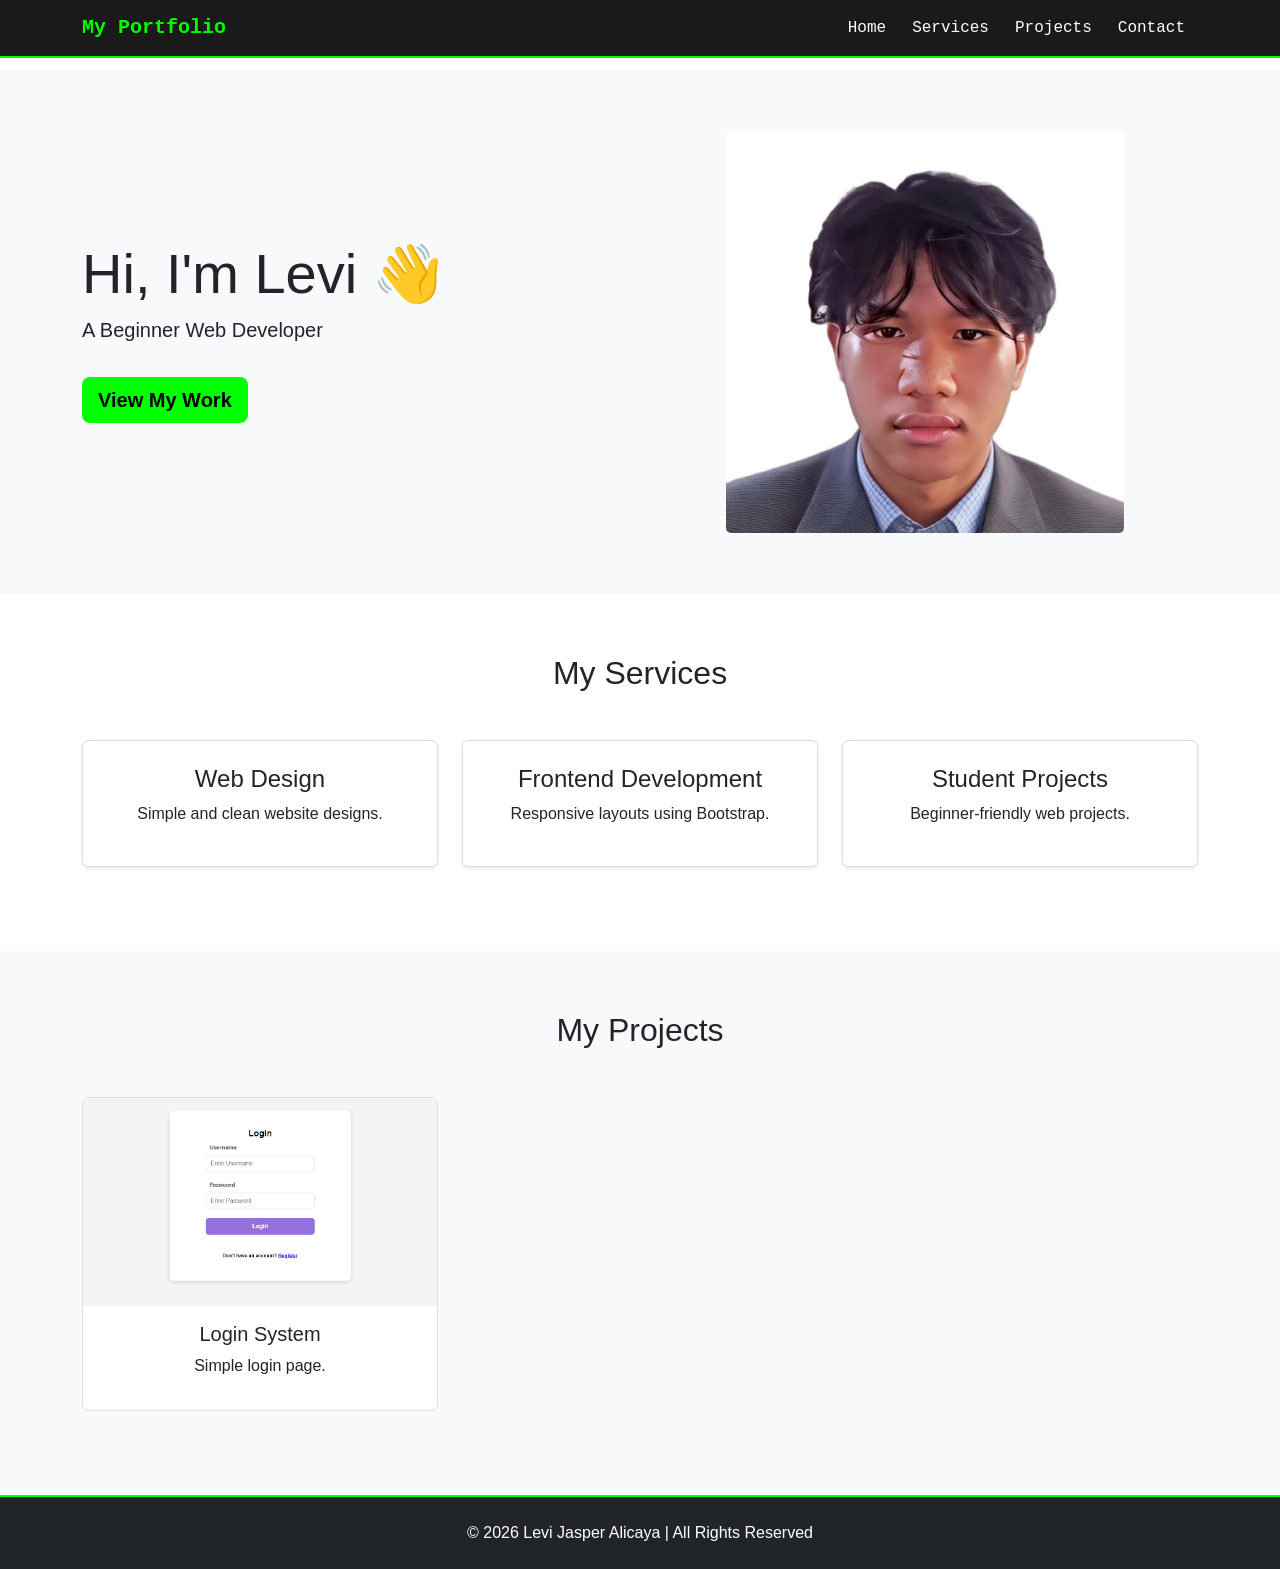
==== index.html @ 1534b3b9 "Portfolio" ====
<!DOCTYPE html>
<html lang="en">

<head>
    <link href="https://cdn.jsdelivr.net/npm/bootstrap@5.3.2/dist/css/bootstrap.min.css" rel="stylesheet">
    <meta charset="UTF-8">
    <meta name="viewport" content="width=device-width, initial-scale=1.0">
    <link rel="stylesheet" href="style.css">
    <title>My Portfolio</title>

</head>

<body>
  
    <nav class="navbar navbar-expand-lg nav-programmer fixed-top">
        <div class="container">
            <a class="navbar-brand" href="#">
                <span style="color: #00ff00;"></span> My Portfolio
            </a>
            <button class="navbar-toggler" type="button" data-bs-toggle="collapse" data-bs-target="#navbarNav">
                <span class="navbar-toggler-icon"></span>
            </button>
            <div class="collapse navbar-collapse" id="navbarNav">
                <ul class="navbar-nav ms-auto">
                    <li class="nav-item">
                        <a class="nav-link" href="#home">Home</a>
                    </li>
                    <li class="nav-item">
                        <a class="nav-link" href="#services">Services</a>
                    </li>
                    <li class="nav-item">
                        <a class="nav-link" href="#projects">Projects</a>
                    </li>
                    <li class="nav-item">
                        <a class="nav-link" href="contact.html">Contact</a>
                    </li>
                </ul>
            </div>
        </div>
    </nav>

   
    <section id="home" class="hero">
        <div class="container">
            <div class="row align-items-center">
                <div class="col-md-6 text-center text-md-start">
                    <h1 class="display-4">Hi, I'm Levi 👋</h1>
                    <p class="lead">A Beginner Web Developer</p>
                    <a href="#projects" class="btn btn-programmer btn-lg mt-3">View My Work</a>
                </div>
                <div class="col-md-6 text-center">
                    <img src="images/photo_2026-01-12_00-07-42.jpg"
                        class="img-fluid border border-light rounded" style="max-width:400px;" alt="Profile">
                </div>
            </div>
        </div>
    </section>


    <section id="services" class="section-padding">
        <div class="container">
            <h2 class="text-center mb-5">My Services</h2>
            <div class="row text-center">
                <div class="col-md-4 mb-4">
                    <div class="card h-100 p-4 shadow-sm">
                        <h4>Web Design</h4>
                        <p>Simple and clean website designs.</p>
                    </div>
                </div>

                <div class="col-md-4 mb-4">
                    <div class="card h-100 p-4 shadow-sm">
                        <h4>Frontend Development</h4>
                        <p>Responsive layouts using Bootstrap.</p>
                    </div>
                </div>

                <div class="col-md-4 mb-4">
                    <div class="card h-100 p-4 shadow-sm">
                        <h4>Student Projects</h4>
                        <p>Beginner-friendly web projects.</p>
                    </div>
                </div>
            </div>
        </div>
    </section>

   
    <section id="projects" class="section-padding bg-light">
        <div class="container">
            <h2 class="text-center mb-5">My Projects</h2>
            <div class="row text-center">
                <div class="col-md-4 mb-4">
                    <div class="card">
                        <img src="images/Screenshot 2026-02-02 105505.png" class="card-img-top">
                        <div class="card-body">
                            <h5>Login System</h5>
                            <p>Simple login page.</p>
                        </div>
                    </div>
                </div>
            </div>
        </div>
    </section>

  
    <footer class="text-center py-4 bg-dark text-white">
        <p class="mb-0">© 2026 Levi Jasper Alicaya | All Rights Reserved</p>
    </footer>

    <script src="https://cdn.jsdelivr.net/npm/bootstrap@5.3.2/dist/js/bootstrap.bundle.min.js"></script>

</body>

</html>
---- style.css ----
body {
    padding-top: 70px;
    font-family: Arial, sans-serif;
}


.nav-programmer {
    background-color: #1a1a1a;
    border-bottom: 2px solid #00ff00;
}

.nav-programmer .navbar-brand {
    color: #00ff00 !important;
    font-family: 'Courier New', monospace;
    font-weight: bold;
}

.nav-programmer .nav-link {
    color: #ffffff !important;
    font-family: 'Courier New', monospace;
    margin: 0 5px;
    transition: all 0.2s;
}

.nav-programmer .nav-link:hover {
    color: #00ff00 !important;
}


.btn-programmer {
    background-color: #00ff00;
    color: #000;
    font-weight: bold;
    border: none;
}

.btn-programmer:hover {
    background-color: #00cc00;
}


.hero {
    background-color: #f8f9fa;
    padding: 60px 0;
}

.section-padding {
    padding: 60px 0;
}


.card {
    border: 1px solid #ddd;
    transition: transform 0.3s;
}

.card:hover {
    transform: translateY(-5px);
}


footer {
    background-color: #1a1a1a;
    color: white;
    border-top: 2px solid #00ff00;
    padding: 20px 0;
}

footer p {
    position: relative;
    display: inline-block;
}
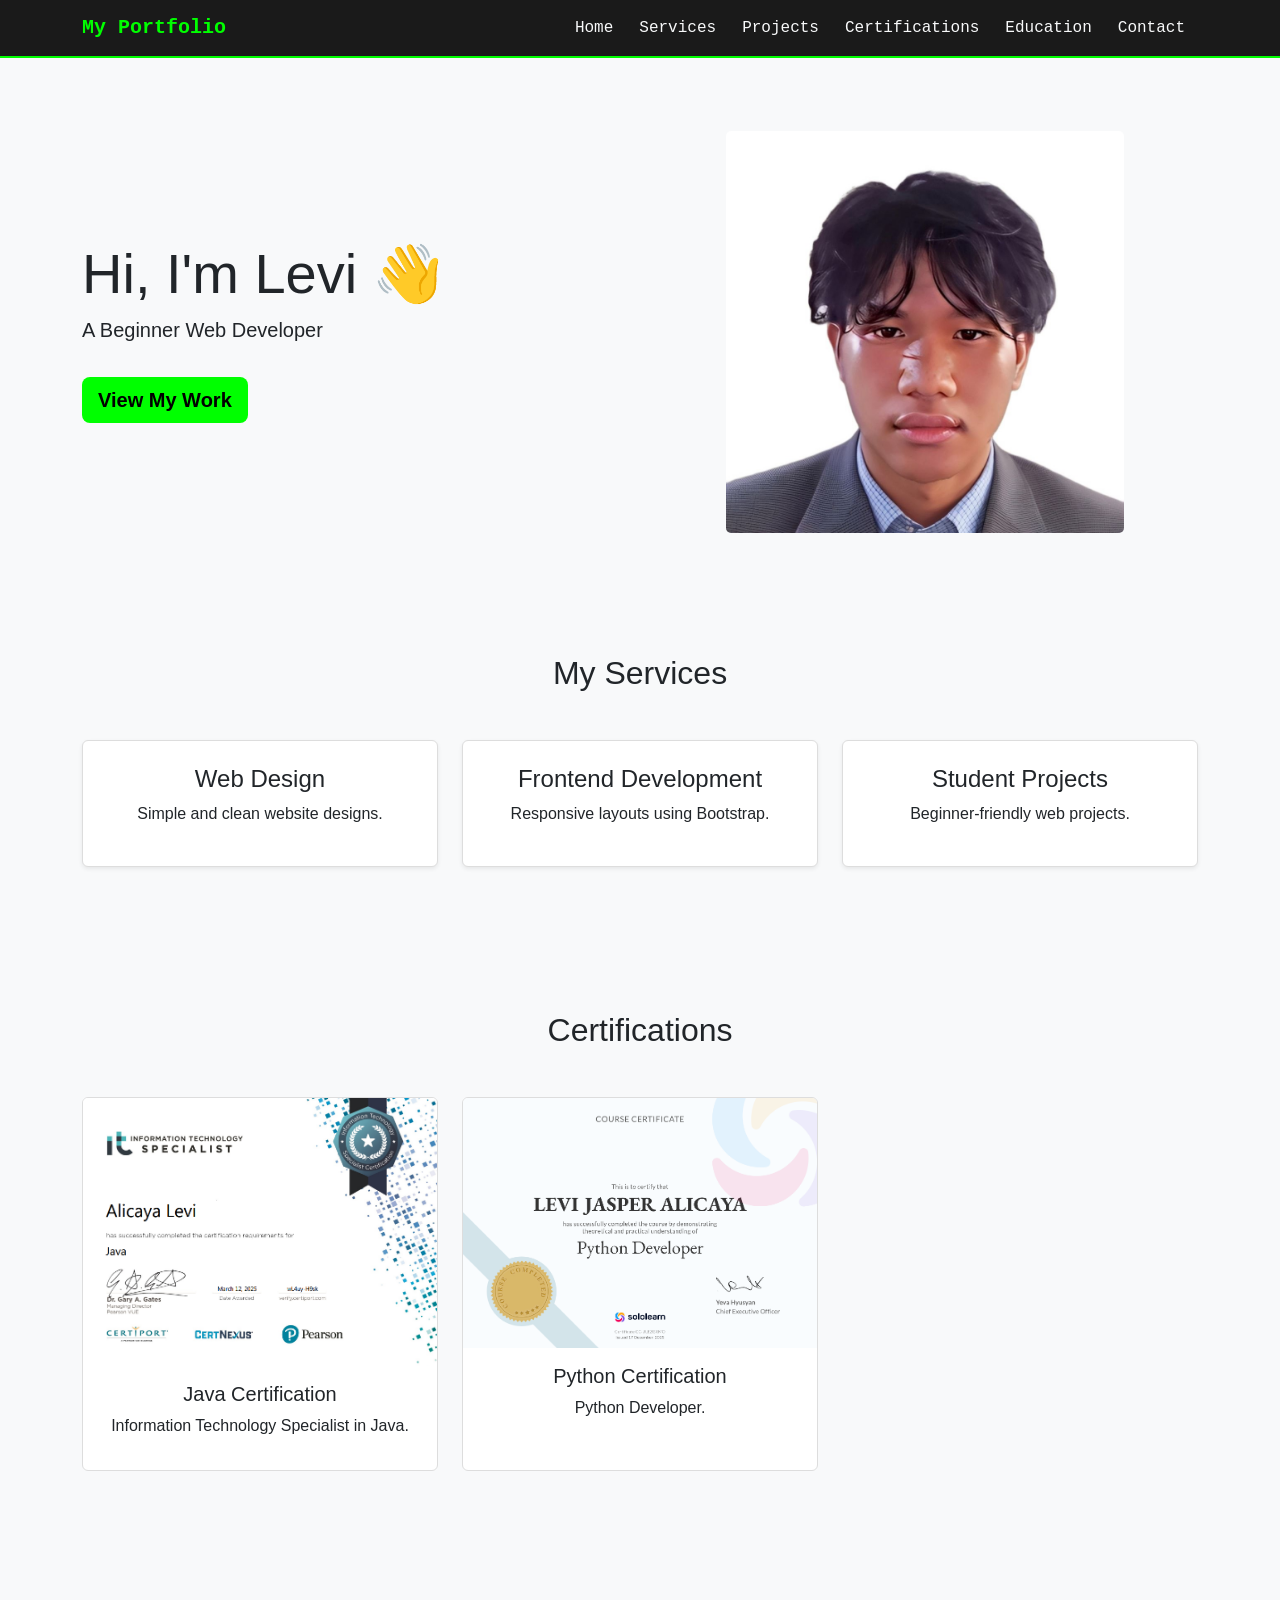
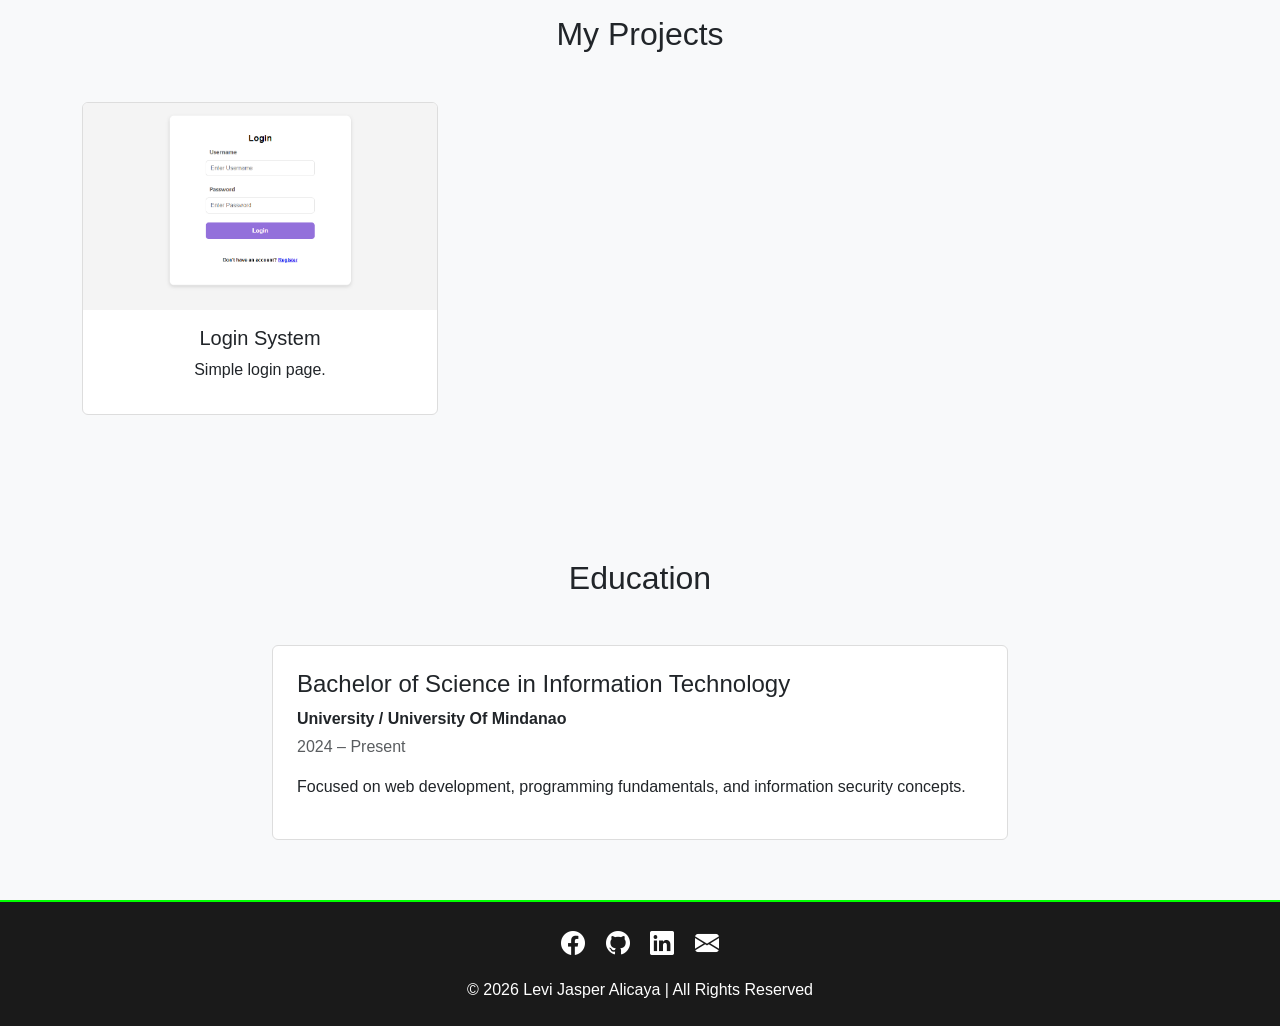
==== commit 1c348bff: "Update portfolio layout and styles" ====
--- a/index.html
+++ b/index.html
@@ -3,6 +3,7 @@
 
 <head>
     <link href="https://cdn.jsdelivr.net/npm/bootstrap@5.3.2/dist/css/bootstrap.min.css" rel="stylesheet">
+    <link href="https://cdn.jsdelivr.net/npm/bootstrap-icons/font/bootstrap-icons.css" rel="stylesheet">
     <meta charset="UTF-8">
     <meta name="viewport" content="width=device-width, initial-scale=1.0">
     <link rel="stylesheet" href="style.css">
@@ -11,7 +12,6 @@
 </head>
 
 <body>
-  
     <nav class="navbar navbar-expand-lg nav-programmer fixed-top">
         <div class="container">
             <a class="navbar-brand" href="#">
@@ -31,6 +31,8 @@
                     <li class="nav-item">
                         <a class="nav-link" href="#projects">Projects</a>
                     </li>
+                    <li class="nav-item"><a class="nav-link" href="#certifications">Certifications</a></li>
+                    <li class="nav-item"><a class="nav-link" href="#education">Education</a></li>
                     <li class="nav-item">
                         <a class="nav-link" href="contact.html">Contact</a>
                     </li>
@@ -39,7 +41,7 @@
         </div>
     </nav>
 
-   
+
     <section id="home" class="hero">
         <div class="container">
             <div class="row align-items-center">
@@ -49,15 +51,15 @@
                     <a href="#projects" class="btn btn-programmer btn-lg mt-3">View My Work</a>
                 </div>
                 <div class="col-md-6 text-center">
-                    <img src="images/photo_2026-01-12_00-07-42.jpg"
-                        class="img-fluid border border-light rounded" style="max-width:400px;" alt="Profile">
+                    <img src="images/photo_2026-01-12_00-07-42.jpg" class="img-fluid border border-light rounded"
+                        style="max-width:400px;" alt="Profile">
                 </div>
             </div>
         </div>
     </section>
 
 
-    <section id="services" class="section-padding">
+    <section id="services" class="section-padding bg-light">
         <div class="container">
             <h2 class="text-center mb-5">My Services</h2>
             <div class="row text-center">
@@ -85,7 +87,37 @@
         </div>
     </section>
 
-   
+    <section id="certifications" class="section-padding bg-light">
+        <div class="container">
+            <h2 class="text-center mb-5">Certifications</h2>
+            <div class="row text-center">
+
+                <div class="col-md-4 mb-4">
+                    <div class="card h-100">
+                        <img src="images/Screenshot 2026-02-03 103720.png" class="card-img-top"
+                            alt="Java Certification 1">
+                        <div class="card-body">
+                            <h5>Java Certification</h5>
+                            <p>Information Technology Specialist in Java.</p>
+                        </div>
+                    </div>
+                </div>
+
+                <div class="col-md-4 mb-4">
+                    <div class="card h-100">
+                        <img src="images/8a25787e-00c9-436f-8e4e-0404d87d11de.png" class="card-img-top"
+                            alt="Java Certification 2">
+                        <div class="card-body">
+                            <h5>Python Certification</h5>
+                            <p>Python Developer.</p>
+                        </div>
+                    </div>
+                </div>
+            </div>
+        </div>
+    </section>
+
+
     <section id="projects" class="section-padding bg-light">
         <div class="container">
             <h2 class="text-center mb-5">My Projects</h2>
@@ -103,9 +135,42 @@
         </div>
     </section>
 
-  
-    <footer class="text-center py-4 bg-dark text-white">
-        <p class="mb-0">© 2026 Levi Jasper Alicaya | All Rights Reserved</p>
+
+
+
+    <section id="education" class="section-padding bg-light">
+        <div class="container">
+            <h2 class="text-center mb-5">Education</h2>
+            <div class="row justify-content-center">
+                <div class="col-md-8">
+                    <div class="card p-4">
+                        <h4>Bachelor of Science in Information Technology</h4>
+                        <p class="mb-1"><strong>University / University Of Mindanao</strong></p>
+                        <p class="text-muted">2024 – Present</p>
+                        <p>
+                            Focused on web development, programming fundamentals,
+                            and information security concepts.
+                        </p>
+                    </div>
+                </div>
+            </div>
+        </div>
+    </section>
+
+
+
+    <footer class="text-center py-4">
+        <div class="container">
+            <div class="mb-3">
+                <a href="https://facebook.com/strawlevi" class="text-white me-3 fs-4"><i class="bi bi-facebook"></i></a>
+                <a href="https://github.com/Karleene27" class="text-white me-3 fs-4"><i class="bi bi-github"></i></a>
+                <a href="https://www.linkedin.com/in/levi-jasper-alicaya-0382263aa/" class="text-white me-3 fs-4"><i
+                        class="bi bi-linkedin"></i></a>
+                <a href="mailto:l.alicaya.557990@umindanao.edu.ph" class="text-white fs-4"><i
+                        class="bi bi-envelope-fill"></i></a>
+            </div>
+            <p class="mb-0">© 2026 Levi Jasper Alicaya | All Rights Reserved</p>
+        </div>
     </footer>
 
     <script src="https://cdn.jsdelivr.net/npm/bootstrap@5.3.2/dist/js/bootstrap.bundle.min.js"></script>
--- a/style.css
+++ b/style.css
@@ -1,5 +1,5 @@
-
 body {
+    background-color: #f8f9fa;
     padding-top: 70px;
     font-family: Arial, sans-serif;
 }
@@ -17,7 +17,7 @@
 }
 
 .nav-programmer .nav-link {
-    color: #ffffff !important;
+    color: #f8f9fa !important;
     font-family: 'Courier New', monospace;
     margin: 0 5px;
     transition: all 0.2s;
@@ -26,6 +26,7 @@
 .nav-programmer .nav-link:hover {
     color: #00ff00 !important;
 }
+
 
 
 .btn-programmer {
@@ -70,5 +71,4 @@
 footer p {
     position: relative;
     display: inline-block;
-}
-
+}
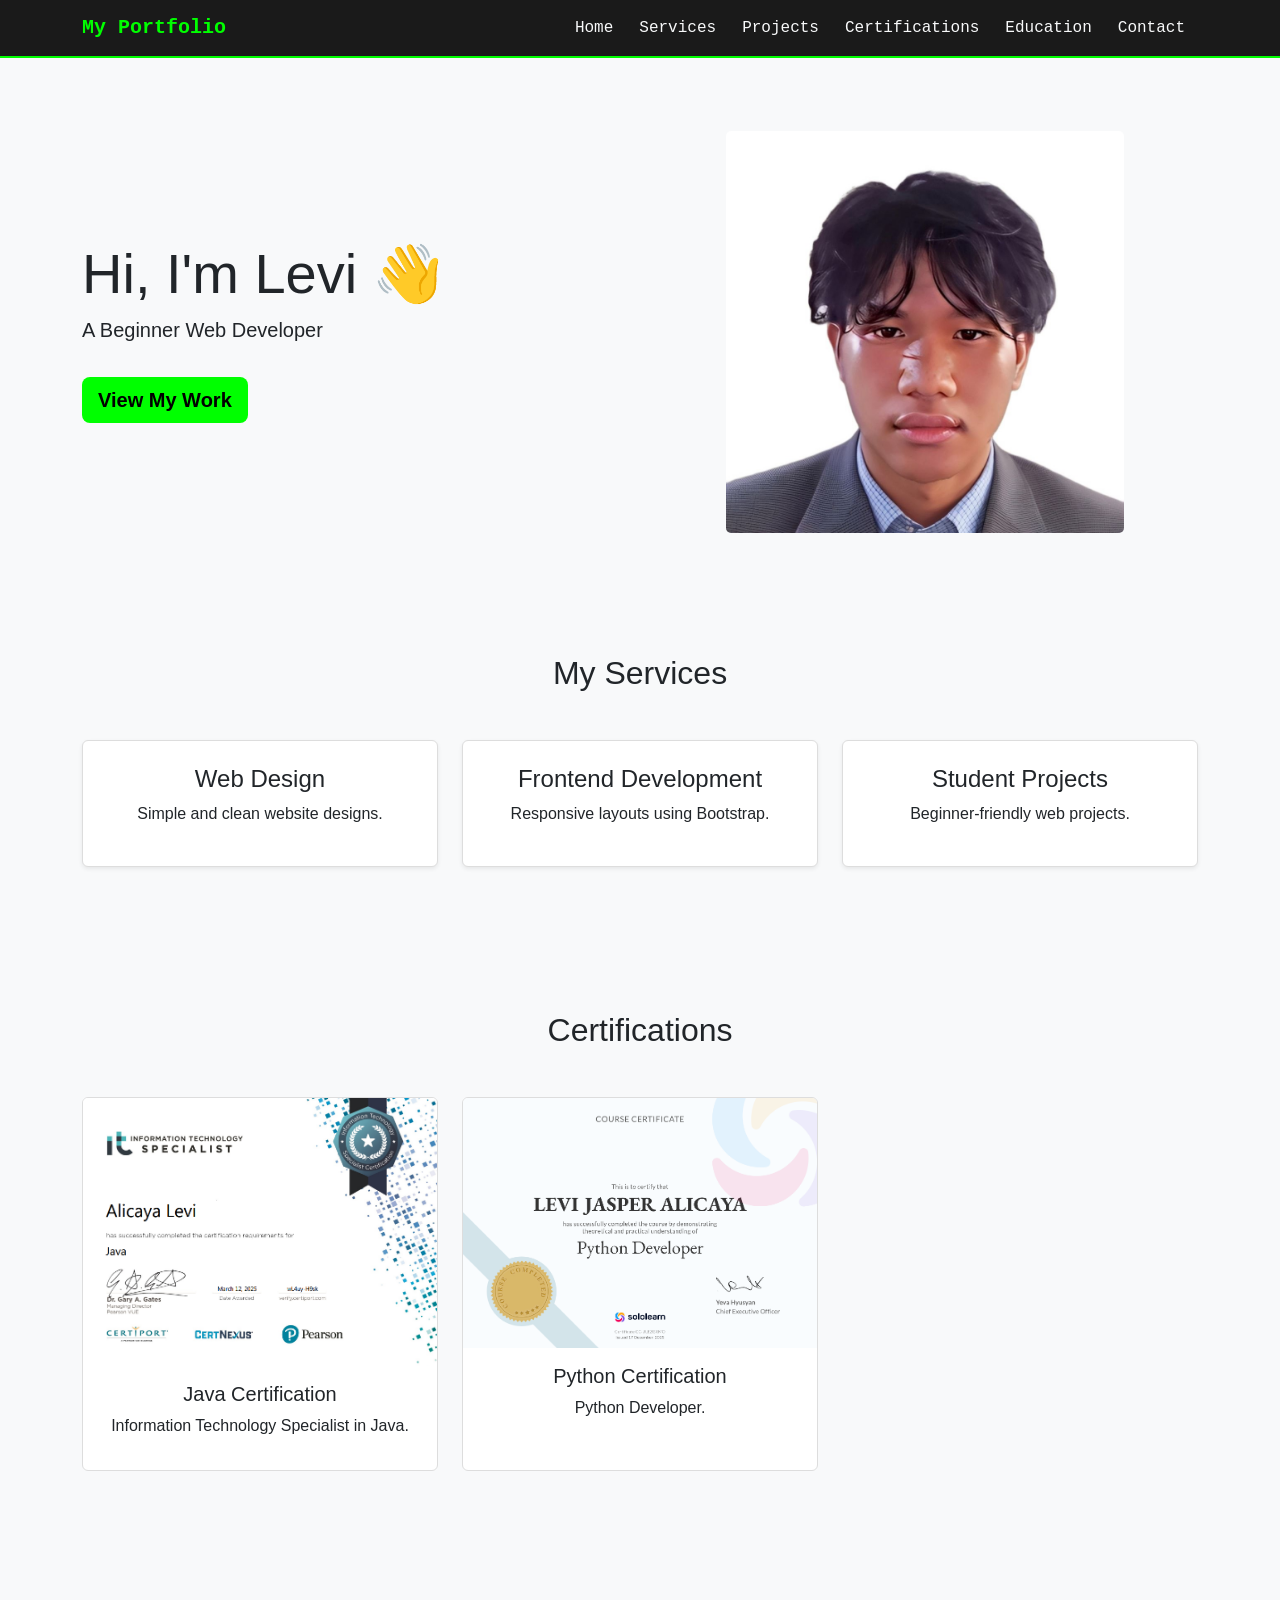
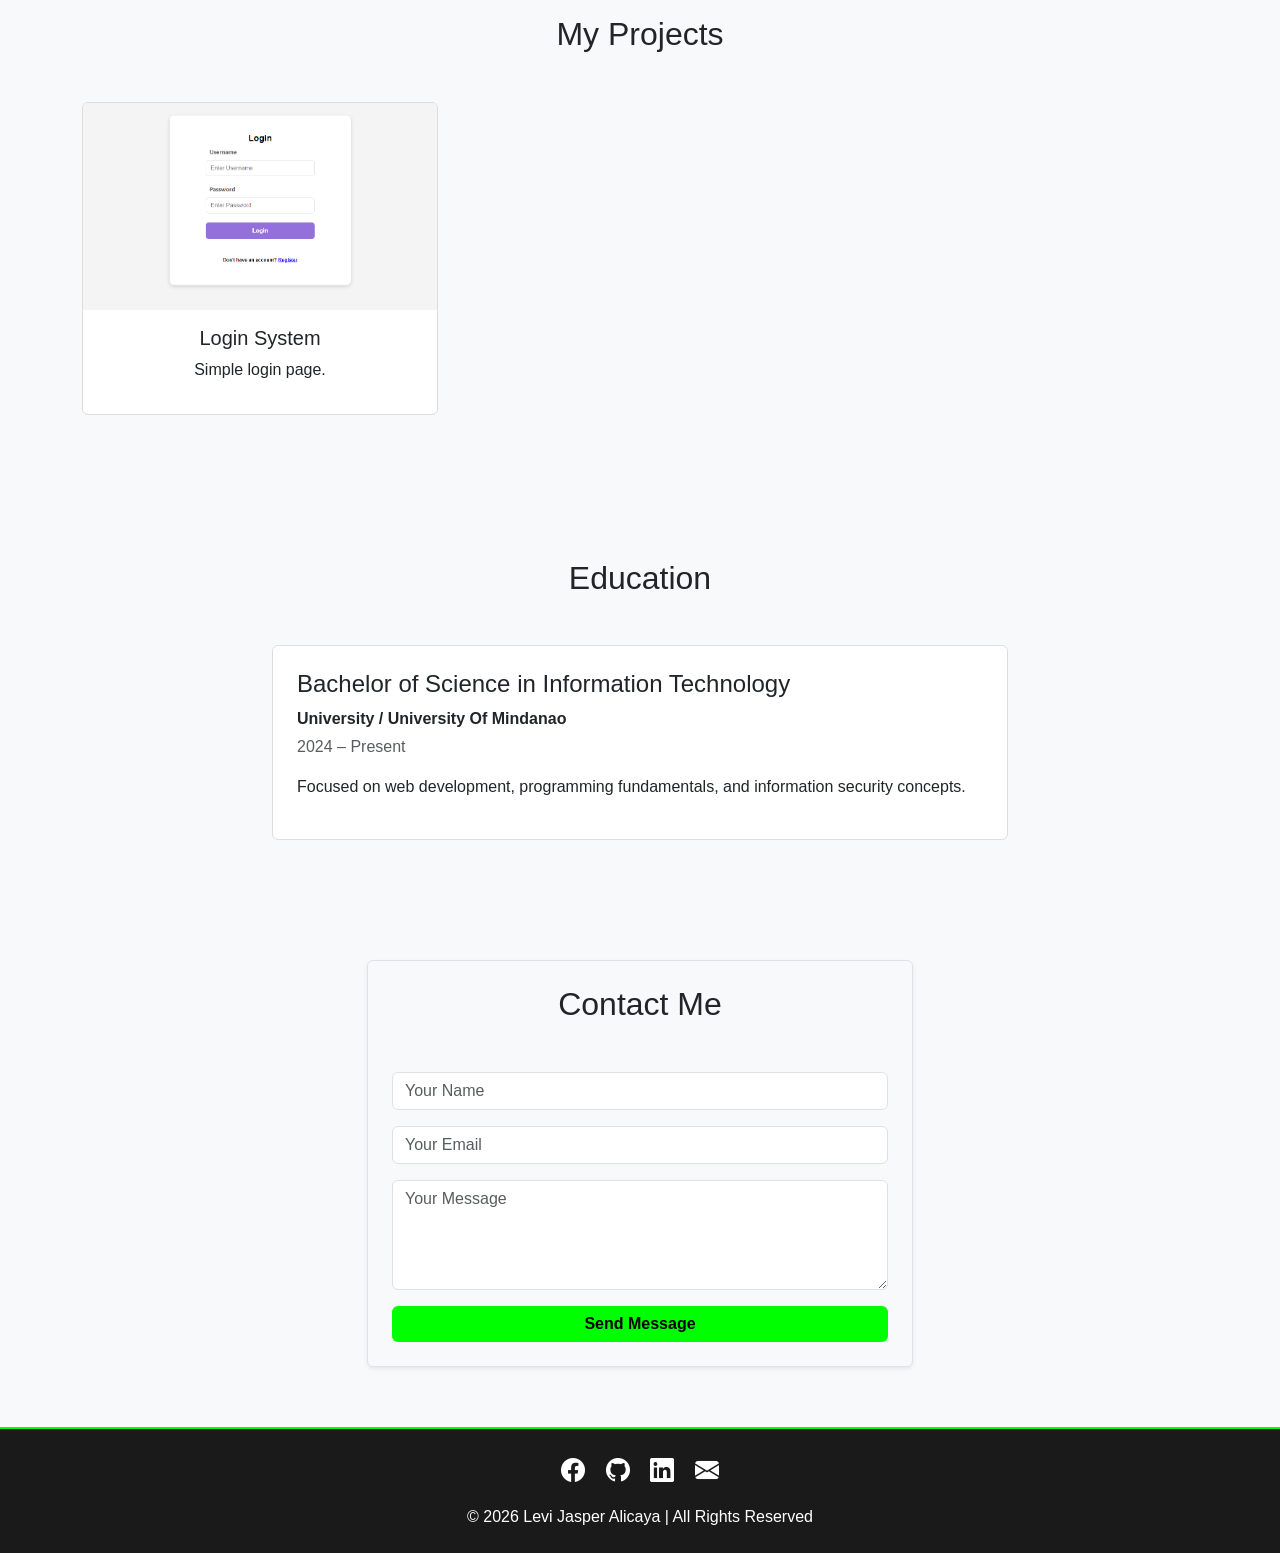
==== commit 623483ac: "Update contact" ====
--- a/index.html
+++ b/index.html
@@ -33,9 +33,7 @@
                     </li>
                     <li class="nav-item"><a class="nav-link" href="#certifications">Certifications</a></li>
                     <li class="nav-item"><a class="nav-link" href="#education">Education</a></li>
-                    <li class="nav-item">
-                        <a class="nav-link" href="contact.html">Contact</a>
-                    </li>
+                    <li class="nav-item"><a class="nav-link" href="#contact">Contact</a></li>
                 </ul>
             </div>
         </div>
@@ -156,8 +154,31 @@
             </div>
         </div>
     </section>
-
-
+<section id="contact" class="section-padding">
+    <div class="container">
+        
+        <div class="row justify-content-center">
+            <div class="col-md-6">
+                <div class="p-4 border rounded shadow-sm">
+                    <form>
+                                    <h2 class="text-center mb-5">Contact Me</h2>
+                        <div class="mb-3">
+                            <input type="text" class="form-control" placeholder="Your Name">
+                        </div>
+                        <div class="mb-3">
+                            <input type="email" class="form-control" placeholder="Your Email">
+                        </div>
+                        <div class="mb-3">
+                            <textarea class="form-control" rows="4" placeholder="Your Message"></textarea>
+                        </div>
+                        <button type="submit" class="btn btn-programmer w-100">Send Message</button>
+                    </form>
+                </div>
+            </div>
+        </div>
+    </div>
+</section>
+</section>
 
     <footer class="text-center py-4">
         <div class="container">
--- a/style.css
+++ b/style.css
@@ -40,6 +40,12 @@
     background-color: #00cc00;
 }
 
+.contact .col-md-6 {
+    padding: 2rem;
+    background-color: #ffffff;
+    border-radius: 0.5rem;
+    box-shadow: 0 4px 8px rgba(0, 0, 0, 0.1);
+}
 
 .hero {
     background-color: #f8f9fa;
@@ -71,4 +77,5 @@
 footer p {
     position: relative;
     display: inline-block;
-}+}
+
